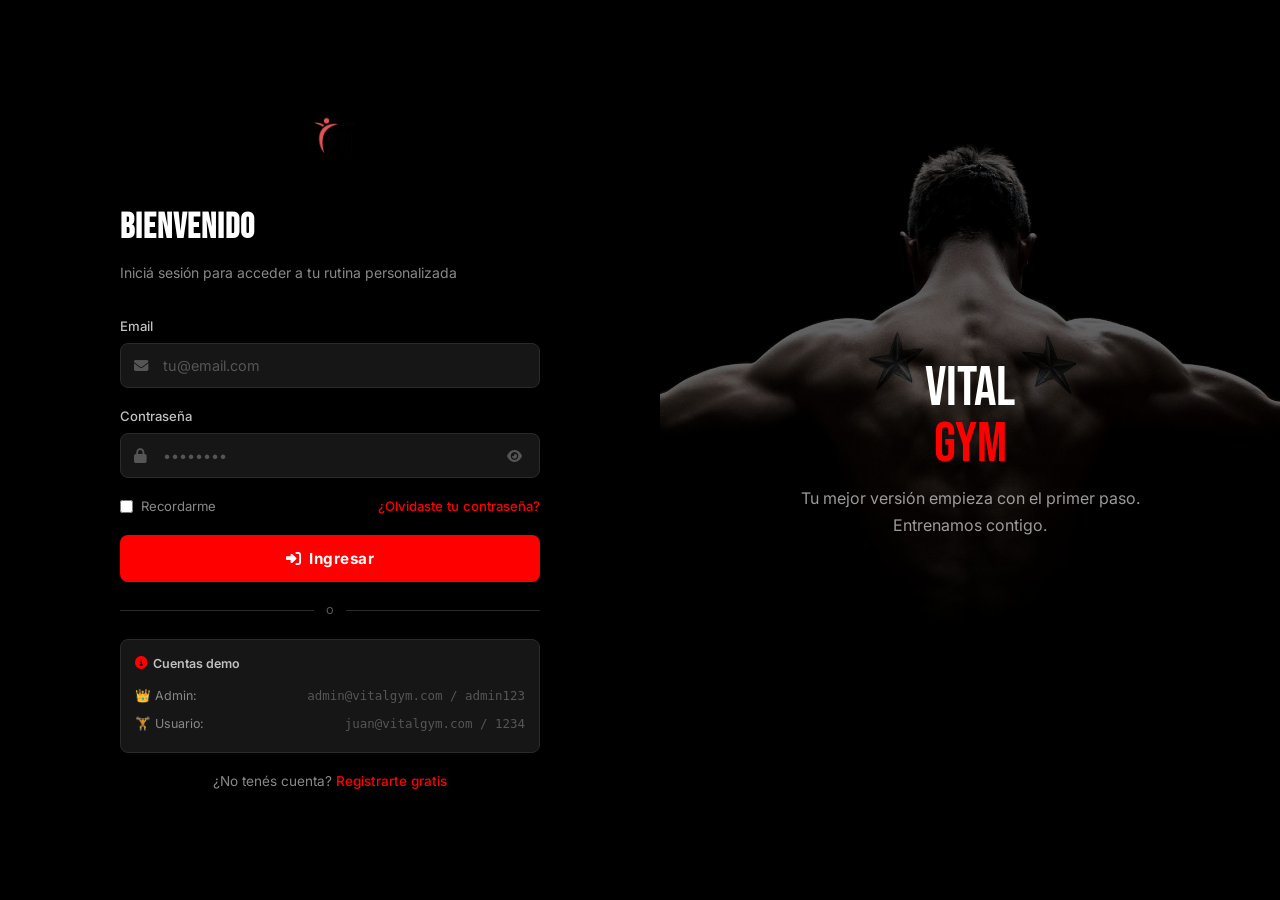
==== admin-ejercicios.html @ 229ed63f "v1" ====
<!DOCTYPE html>
<html lang="es">
<head>
  <meta charset="UTF-8">
  <meta name="viewport" content="width=device-width, initial-scale=1.0">
  <title>Ejercicios – Vital Gym Admin</title>
  <link rel="stylesheet" href="app.css">
  <link rel="stylesheet" href="https://cdnjs.cloudflare.com/ajax/libs/font-awesome/6.5.0/css/all.min.css">
</head>
<body>
<div class="app-container">
  <aside class="sidebar" id="sidebar">
    <div class="sidebar-brand"><img src="img/transparent-Photoroom.png" alt="Vital Gym"></div>
    <nav class="sidebar-nav">
      <div class="nav-section-label">Admin</div>
      <a href="dashboard-admin.html" class="nav-item"><i class="fas fa-th-large"></i><span>Dashboard</span></a>
      <a href="admin-usuarios.html" class="nav-item"><i class="fas fa-users"></i><span>Usuarios</span></a>
      <a href="admin-rutinas.html" class="nav-item"><i class="fas fa-calendar-alt"></i><span>Rutinas</span></a>
      <a href="admin-ejercicios.html" class="nav-item active"><i class="fas fa-dumbbell"></i><span>Ejercicios</span></a>
    </nav>
    <div class="sidebar-footer">
      <div class="sidebar-user" id="sidebarUser"></div>
      <button class="btn-logout" onclick="VG.logout()"><i class="fas fa-sign-out-alt"></i><span>Cerrar sesión</span></button>
    </div>
  </aside>
  <div class="sidebar-overlay" id="sidebarOverlay" onclick="closeSidebar()"></div>

  <main class="main-content">
    <header class="topbar">
      <div style="display:flex;align-items:center;gap:12px">
        <button class="hamburger" onclick="openSidebar()"><i class="fas fa-bars"></i></button>
        <span class="topbar-title">EJERCICIOS</span>
      </div>
      <div class="topbar-right">
        <div class="topbar-avatar" id="topbarAvatar">A</div>
      </div>
    </header>

    <div class="page-body">

      <div class="section-gap fade-in" style="display:flex;align-items:center;justify-content:space-between;flex-wrap:wrap;gap:12px">
        <div>
          <h2 style="font-family:var(--font-head);font-size:2rem;color:var(--text-1);letter-spacing:1px">BASE DE EJERCICIOS</h2>
          <p style="color:var(--text-3);font-size:0.85rem;margin-top:4px" id="exCount"></p>
        </div>
        <button class="btn btn-primary" onclick="openModal()"><i class="fas fa-plus"></i> Nuevo ejercicio</button>
      </div>

      <!-- FILTERS -->
      <div class="card section-gap fade-in" style="padding:16px">
        <div style="display:flex;gap:12px;flex-wrap:wrap;align-items:center">
          <div class="search-bar" style="flex:1;min-width:200px">
            <i class="fas fa-search"></i>
            <input type="text" class="search-input" style="width:100%" placeholder="Buscar ejercicio..." oninput="filterExercises()" id="searchInput">
          </div>
          <select class="form-select" style="width:180px" onchange="filterExercises()" id="muscleFilter">
            <option value="">Todos los músculos</option>
          </select>
          <select class="form-select" style="width:160px" onchange="filterExercises()" id="equipFilter">
            <option value="">Todo el equipo</option>
          </select>
        </div>
      </div>

      <!-- MUSCLE GROUP CHIPS -->
      <div style="display:flex;gap:8px;flex-wrap:wrap;margin-bottom:20px" id="muscleChips"></div>

      <!-- TABLE -->
      <div class="card fade-in">
        <div class="table-wrapper">
          <table>
            <thead><tr>
              <th>Ejercicio</th><th>Grupo muscular</th><th>Equipo</th><th>Video</th><th>Acciones</th>
            </tr></thead>
            <tbody id="exTable"></tbody>
          </table>
        </div>
        <div id="emptyEx" style="display:none" class="empty-state">
          <i class="fas fa-dumbbell"></i><h3>Sin resultados</h3><p>No se encontraron ejercicios con esos criterios.</p>
        </div>
      </div>
    </div>
  </main>

  <nav class="bottom-nav">
    <div class="bottom-nav-inner">
      <a href="dashboard-admin.html" class="bottom-nav-item"><i class="fas fa-th-large"></i><span>Panel</span></a>
      <a href="admin-usuarios.html" class="bottom-nav-item"><i class="fas fa-users"></i><span>Usuarios</span></a>
      <a href="admin-rutinas.html" class="bottom-nav-item"><i class="fas fa-calendar-alt"></i><span>Rutinas</span></a>
      <a href="admin-ejercicios.html" class="bottom-nav-item active"><i class="fas fa-dumbbell"></i><span>Ejercicios</span></a>
    </div>
  </nav>
</div>

<!-- CREATE/EDIT MODAL -->
<div class="modal-overlay" id="exModal">
  <div class="modal">
    <div class="modal-header">
      <div class="modal-title" id="modalTitle">Nuevo ejercicio</div>
      <button class="modal-close" onclick="closeModal()"><i class="fas fa-times"></i></button>
    </div>
    <div class="modal-body">
      <div style="display:flex;flex-direction:column;gap:16px">
        <div class="form-group">
          <label class="form-label">Nombre del ejercicio *</label>
          <input type="text" id="eName" class="form-input" placeholder="Ej: Press de banca con barra">
        </div>
        <div class="form-row">
          <div class="form-group">
            <label class="form-label">Grupo muscular *</label>
            <select id="eMuscle" class="form-select">
              <option value="">Seleccionar</option>
            </select>
          </div>
          <div class="form-group">
            <label class="form-label">Equipo requerido</label>
            <input type="text" id="eEquipment" class="form-input" placeholder="Ej: Barra, Mancuernas, Máquina">
          </div>
        </div>
        <div class="form-group">
          <label class="form-label">URL del video (YouTube)</label>
          <input type="url" id="eVideo" class="form-input" placeholder="https://www.youtube.com/watch?v=...">
        </div>
        <div class="form-group">
          <label class="form-label">Descripción</label>
          <textarea id="eDesc" class="form-textarea" placeholder="Descripción del ejercicio y cómo realizarlo correctamente..." rows="3"></textarea>
        </div>
        <div id="modalError" class="alert alert-error" style="display:none"></div>
      </div>
    </div>
    <div class="modal-footer">
      <button class="btn btn-outline" onclick="closeModal()">Cancelar</button>
      <button class="btn btn-primary" onclick="saveExercise()"><i class="fas fa-save"></i> Guardar</button>
    </div>
  </div>
</div>

<!-- VIDEO PREVIEW MODAL -->
<div class="modal-overlay" id="videoModal">
  <div class="modal modal-lg">
    <div class="modal-header">
      <div class="modal-title" id="videoTitle">Vista previa</div>
      <button class="modal-close" onclick="closeVideo()"><i class="fas fa-times"></i></button>
    </div>
    <div class="modal-body" style="padding:0">
      <div style="position:relative;background:#000;aspect-ratio:16/9;overflow:hidden">

        <!-- Estado 1: Cargando -->
        <div id="vidLoading" style="position:absolute;inset:0;display:flex;align-items:center;justify-content:center;z-index:3;background:#000">
          <i class="fas fa-spinner fa-spin" style="color:#FF0000;font-size:2.2rem"></i>
        </div>

        <!-- Estado 2: Iframe (video embebible) -->
        <iframe id="videoFrame"
          style="position:absolute;inset:0;width:100%;height:100%;border:none;display:none;z-index:2"
          src="" allowfullscreen allow="autoplay; encrypted-media"></iframe>

        <!-- Estado 3: Fallback (embedding bloqueado) -->
        <div id="vidFallback" onclick="openVideoCurrent()"
          style="position:absolute;inset:0;display:none;flex-direction:column;align-items:center;justify-content:center;cursor:pointer;z-index:2">
          <img id="videoThumb" src="" alt=""
            style="position:absolute;inset:0;width:100%;height:100%;object-fit:cover;opacity:0.55">
          <div style="position:relative;z-index:1;text-align:center;padding:20px">
            <div style="background:rgba(0,0,0,0.7);border-radius:50%;width:68px;height:68px;display:flex;align-items:center;justify-content:center;margin:0 auto 14px">
              <i class="fab fa-youtube" style="color:#FF0000;font-size:2rem"></i>
            </div>
            <div style="background:rgba(0,0,0,0.75);color:#fff;padding:8px 18px;border-radius:8px;font-size:0.82rem;line-height:1.5">
              Este video no permite reproducción aquí.<br>
              <strong>Tocá para abrirlo en YouTube ↗</strong>
            </div>
          </div>
        </div>
      </div>

      <!-- Footer -->
      <div style="padding:12px 20px;display:flex;align-items:center;justify-content:space-between;gap:12px;flex-wrap:wrap;background:var(--bg-2)">
        <div>
          <div style="font-weight:600;color:var(--text-1);font-size:0.9rem" id="videoExName"></div>
          <div style="font-size:0.78rem;color:var(--text-3);margin-top:2px" id="videoExDesc"></div>
        </div>
        <a id="videoYtLink" href="#" target="_blank" rel="noopener noreferrer"
          class="btn btn-sm" style="background:var(--danger-bg);color:#FF0000;border:none;flex-shrink:0;gap:6px">
          <i class="fab fa-youtube"></i> Abrir en YouTube
        </a>
      </div>
    </div>
  </div>
</div>

<!-- EDIT VIDEO MODAL -->
<div class="modal-overlay" id="videoEditModal">
  <div class="modal">
    <div class="modal-header">
      <div class="modal-title"><i class="fab fa-youtube" style="color:var(--primary)"></i> Editar video</div>
      <button class="modal-close" onclick="closeVideoEdit()"><i class="fas fa-times"></i></button>
    </div>
    <div class="modal-body">
      <p style="font-size:0.82rem;color:var(--text-3);margin-bottom:16px">
        Ejercicio: <strong style="color:var(--text-1)" id="veExName"></strong>
      </p>
      <div class="form-group" style="margin-bottom:14px">
        <label class="form-label">URL del video (YouTube)</label>
        <input type="url" id="veUrl" class="form-input"
          placeholder="https://www.youtube.com/watch?v=... o https://youtube.com/shorts/...">
        <p style="font-size:0.75rem;color:var(--text-4);margin-top:6px">
          Soporta videos normales, Shorts y links cortos de YouTube.
        </p>
      </div>
      <!-- INLINE PREVIEW -->
      <div id="vePreviewWrap" style="display:none;border-radius:8px;overflow:hidden;border:1px solid var(--border)">
        <div style="position:relative;padding-bottom:56.25%;height:0;overflow:hidden">
          <iframe id="veFrame" style="position:absolute;top:0;left:0;width:100%;height:100%;border:none" src="" allowfullscreen></iframe>
        </div>
      </div>
      <div id="veError" class="alert alert-error" style="display:none;margin-top:12px"></div>
    </div>
    <div class="modal-footer" style="justify-content:space-between">
      <button class="btn btn-ghost btn-sm" onclick="previewVideoEdit()">
        <i class="fas fa-eye"></i> Vista previa
      </button>
      <div style="display:flex;gap:10px">
        <button class="btn btn-outline" onclick="closeVideoEdit()">Cancelar</button>
        <button class="btn btn-primary" onclick="saveVideoUrl()"><i class="fas fa-save"></i> Guardar</button>
      </div>
    </div>
  </div>
</div>

<!-- CONFIRM DELETE -->
<div class="confirm-overlay" id="confirmDelete">
  <div class="confirm-box">
    <i class="fas fa-trash-alt"></i>
    <h3>Eliminar ejercicio</h3>
    <p>¿Estás seguro? Si este ejercicio está en rutinas activas podría afectarlas.</p>
    <div style="display:flex;gap:10px;justify-content:center">
      <button class="btn btn-outline" onclick="closeConfirm()">Cancelar</button>
      <button class="btn btn-danger" onclick="confirmDelete()">Eliminar</button>
    </div>
  </div>
</div>

<div class="toast" id="toast"><i class="fas fa-check-circle"></i><span id="toastMsg"></span></div>

<script src="app.js"></script>
<script>
let allExercises = [];
let editingId = null;
let deletingId = null;
let activeFilter = '';

document.addEventListener('DOMContentLoaded', () => {
  VG.init();
  VG.guard();
  VG.adminGuard();
  const u = VG.me();
  const initials = u.name.split(' ').map(w=>w[0]).join('').slice(0,2).toUpperCase();
  document.getElementById('topbarAvatar').textContent = initials;
  document.getElementById('sidebarUser').innerHTML = `
    <div class="sidebar-user-avatar">${initials}</div>
    <div class="sidebar-user-info"><div class="sidebar-user-name">${u.name}</div><div class="sidebar-user-role">Administrador</div></div>`;

  // Populate muscle selects
  const muscles = VG.muscleGroups();
  const muscleSelect = document.getElementById('eMuscle');
  const muscleFilter = document.getElementById('muscleFilter');
  muscles.forEach(m => {
    muscleSelect.innerHTML += `<option value="${m}">${m}</option>`;
    muscleFilter.innerHTML += `<option value="${m}">${m}</option>`;
  });

  // Muscle chips
  const chips = document.getElementById('muscleChips');
  chips.innerHTML = `<button class="badge badge-red" style="cursor:pointer;padding:6px 14px" onclick="setMuscleFilter('')">Todos</button>` +
    muscles.map(m => `<button class="badge badge-gray" style="cursor:pointer;padding:6px 14px" onclick="setMuscleFilter('${m}')">${m}</button>`).join('');

  // Populate equipment filter
  loadExercises();
});

function loadExercises() {
  allExercises = VG.exercises();
  document.getElementById('exCount').textContent = `${allExercises.length} ejercicios en la base de datos`;

  // Equipment filter
  const equipSet = new Set(allExercises.map(e=>e.equipment).filter(Boolean));
  const equipFilter = document.getElementById('equipFilter');
  equipFilter.innerHTML = '<option value="">Todo el equipo</option>';
  equipSet.forEach(eq => equipFilter.innerHTML += `<option value="${eq}">${eq}</option>`);

  filterExercises();
}

function setMuscleFilter(muscle) {
  activeFilter = muscle;
  document.getElementById('muscleFilter').value = muscle;
  filterExercises();
  // Update chip styles
  document.querySelectorAll('#muscleChips button').forEach(b => {
    b.className = b.textContent.trim() === (muscle||'Todos') ? 'badge badge-red' : 'badge badge-gray';
    b.style.cssText = 'cursor:pointer;padding:6px 14px';
  });
}

function filterExercises() {
  const q = document.getElementById('searchInput').value.toLowerCase();
  const muscle = document.getElementById('muscleFilter').value;
  const equip = document.getElementById('equipFilter').value;
  const filtered = allExercises.filter(e => {
    const matchQ = !q || e.name.toLowerCase().includes(q) || (e.description||'').toLowerCase().includes(q);
    const matchM = !muscle || e.muscleGroup === muscle;
    const matchE = !equip || e.equipment === equip;
    return matchQ && matchM && matchE;
  });
  renderTable(filtered);
}

const muscleColors = {
  Pecho:'badge-red', Espalda:'badge-blue', Piernas:'badge-green',
  Hombros:'badge-yellow', Bíceps:'badge-blue', Tríceps:'badge-red',
  Abdomen:'badge-green', Cardio:'badge-yellow', Glúteos:'badge-green'
};

function renderTable(exercises) {
  const tbody = document.getElementById('exTable');
  tbody.innerHTML = '';
  document.getElementById('emptyEx').style.display = exercises.length ? 'none' : 'block';
  exercises.forEach(e => {
    const hasVideo = !!VG.embedUrl(e.videoUrl);
    const tr = document.createElement('tr');
    tr.innerHTML = `
      <td>
        <div class="table-name">${e.name}</div>
        ${e.description ? `<div style="font-size:0.75rem;color:var(--text-4);margin-top:2px;max-width:280px;overflow:hidden;text-overflow:ellipsis;white-space:nowrap">${e.description}</div>` : ''}
      </td>
      <td><span class="badge ${muscleColors[e.muscleGroup]||'badge-gray'}">${e.muscleGroup||'—'}</span></td>
      <td style="font-size:0.82rem;color:var(--text-3)">${e.equipment||'—'}</td>
      <td>
        <div style="display:flex;align-items:center;gap:6px">
          ${hasVideo
            ? `<button class="btn btn-sm" style="background:var(--danger-bg);border:none;color:var(--primary);gap:6px" onclick="previewVideo('${e.id}')"><i class="fab fa-youtube"></i> Ver</button>`
            : `<span style="font-size:0.78rem;color:var(--text-4)">Sin video</span>`}
          <button class="btn btn-icon btn-ghost btn-sm" title="Editar link de video" onclick="openVideoEdit('${e.id}')">
            <i class="fas fa-link" style="font-size:0.75rem"></i>
          </button>
        </div>
      </td>
      <td><div class="table-actions">
        <button class="btn btn-icon btn-ghost btn-sm" title="Editar" onclick="openEditModal('${e.id}')"><i class="fas fa-edit"></i></button>
        <button class="btn btn-icon btn-sm" style="background:var(--danger-bg);color:var(--danger);border:none" title="Eliminar" onclick="openDelete('${e.id}')"><i class="fas fa-trash-alt"></i></button>
      </div></td>`;
    tbody.appendChild(tr);
  });
}

function openModal() {
  editingId = null;
  document.getElementById('modalTitle').textContent = 'Nuevo ejercicio';
  document.getElementById('eName').value = '';
  document.getElementById('eMuscle').value = '';
  document.getElementById('eEquipment').value = '';
  document.getElementById('eVideo').value = '';
  document.getElementById('eDesc').value = '';
  document.getElementById('modalError').style.display = 'none';
  document.getElementById('exModal').classList.add('open');
}

function openEditModal(id) {
  const e = VG.getExercise(id);
  if (!e) return;
  editingId = id;
  document.getElementById('modalTitle').textContent = 'Editar ejercicio';
  document.getElementById('eName').value = e.name || '';
  document.getElementById('eMuscle').value = e.muscleGroup || '';
  document.getElementById('eEquipment').value = e.equipment || '';
  document.getElementById('eVideo').value = e.videoUrl || '';
  document.getElementById('eDesc').value = e.description || '';
  document.getElementById('modalError').style.display = 'none';
  document.getElementById('exModal').classList.add('open');
}

function closeModal() { document.getElementById('exModal').classList.remove('open'); }

function saveExercise() {
  const name = document.getElementById('eName').value.trim();
  const muscle = document.getElementById('eMuscle').value;
  if (!name || !muscle) return showModalError('Nombre y grupo muscular son obligatorios.');
  const data = {
    name, muscleGroup: muscle,
    equipment: document.getElementById('eEquipment').value.trim() || null,
    videoUrl: document.getElementById('eVideo').value.trim() || null,
    description: document.getElementById('eDesc').value.trim() || null,
  };
  if (editingId) {
    VG.updateExercise(editingId, data);
    showToast('Ejercicio actualizado.');
  } else {
    VG.addExercise(data);
    showToast('Ejercicio agregado a la base de datos.');
  }
  closeModal();
  loadExercises();
}

function showModalError(msg) {
  const el = document.getElementById('modalError');
  el.innerHTML = `<i class="fas fa-exclamation-circle"></i> ${msg}`;
  el.style.display = 'flex';
}

let videoEditId = null;

function openVideoEdit(id) {
  const e = VG.getExercise(id);
  if (!e) return;
  videoEditId = id;
  document.getElementById('veExName').textContent = e.name;
  document.getElementById('veUrl').value = e.videoUrl || '';
  document.getElementById('vePreviewWrap').style.display = 'none';
  document.getElementById('veFrame').src = '';
  document.getElementById('veError').style.display = 'none';
  document.getElementById('videoEditModal').classList.add('open');
}

function previewVideoEdit() {
  const url = document.getElementById('veUrl').value.trim();
  const thumb = VG.thumbnailUrl(url);
  const watchUrl = VG.youtubeWatchUrl(url);
  const errEl = document.getElementById('veError');
  if (!thumb) {
    errEl.innerHTML = '<i class="fas fa-exclamation-circle"></i> URL de YouTube no reconocida. Usá el formato watch?v=, /shorts/ o youtu.be/.';
    errEl.style.display = 'flex';
    document.getElementById('vePreviewWrap').style.display = 'none';
    return;
  }
  errEl.style.display = 'none';
  document.getElementById('vePreviewWrap').style.display = 'block';
  document.getElementById('vePreviewWrap').innerHTML = `
    <div style="position:relative;cursor:pointer;background:#000;border-radius:8px;overflow:hidden"
         onclick="window.open('${watchUrl}','_blank','noopener,noreferrer')">
      <img src="${thumb}" alt="Vista previa"
        style="width:100%;display:block;aspect-ratio:16/9;object-fit:cover;opacity:0.85">
      <div style="position:absolute;inset:0;display:flex;align-items:center;justify-content:center;pointer-events:none">
        <div style="background:rgba(0,0,0,0.6);border-radius:50%;width:60px;height:60px;display:flex;align-items:center;justify-content:center;border:2px solid rgba(255,255,255,0.3)">
          <i class="fab fa-youtube" style="color:#FF0000;font-size:1.6rem"></i>
        </div>
      </div>
      <div style="position:absolute;bottom:8px;left:0;right:0;text-align:center;pointer-events:none">
        <span style="background:rgba(0,0,0,0.7);color:#fff;font-size:0.72rem;padding:3px 10px;border-radius:4px">
          Clic para abrir en YouTube
        </span>
      </div>
    </div>`;
}

function saveVideoUrl() {
  const url = document.getElementById('veUrl').value.trim();
  const errEl = document.getElementById('veError');
  if (url && !VG.embedUrl(url)) {
    errEl.innerHTML = '<i class="fas fa-exclamation-circle"></i> URL de YouTube no reconocida.';
    errEl.style.display = 'flex';
    return;
  }
  VG.updateExercise(videoEditId, { videoUrl: url || null });
  closeVideoEdit();
  loadExercises();
  showToast(url ? 'Video actualizado correctamente.' : 'Video eliminado del ejercicio.');
}

function closeVideoEdit() {
  document.getElementById('videoEditModal').classList.remove('open');
  document.getElementById('veFrame').src = '';
  videoEditId = null;
}

let currentVideoUrl = null;
let ytMsgHandler = null;
let ytLoadTimeout = null;

function previewVideo(id) {
  const e = VG.getExercise(id);
  if (!e) return;

  const vid = VG.youtubeId(e.videoUrl);
  currentVideoUrl = VG.youtubeWatchUrl(e.videoUrl);

  document.getElementById('videoTitle').textContent = e.name;
  document.getElementById('videoExName').textContent = e.name;
  document.getElementById('videoExDesc').textContent = e.description || '';
  document.getElementById('videoThumb').src = VG.thumbnailUrl(e.videoUrl) || '';
  document.getElementById('videoYtLink').href = currentVideoUrl || '#';

  setVideoState('loading');

  if (vid) {
    const frame = document.getElementById('videoFrame');
    frame.src = `https://www.youtube-nocookie.com/embed/${vid}?enablejsapi=1&rel=0&playsinline=1`;

    if (ytMsgHandler) window.removeEventListener('message', ytMsgHandler);
    clearTimeout(ytLoadTimeout);

    ytMsgHandler = (evt) => {
      if (!String(evt.origin).includes('youtube')) return;
      try {
        const data = JSON.parse(evt.data);
        if (data.event === 'onError' && [100, 101, 150, 151, 153].includes(data.info)) {
          setVideoState('fallback');
        } else if (data.event === 'onReady') {
          setVideoState('player');
        }
      } catch { /* otro origen */ }
    };
    window.addEventListener('message', ytMsgHandler);
    ytLoadTimeout = setTimeout(() => setVideoState('fallback'), 7000);
  } else {
    setVideoState('fallback');
  }

  document.getElementById('videoModal').classList.add('open');
}

function setVideoState(state) {
  clearTimeout(ytLoadTimeout);
  document.getElementById('vidLoading').style.display  = state === 'loading'  ? 'flex'  : 'none';
  document.getElementById('videoFrame').style.display  = state === 'player'   ? 'block' : 'none';
  document.getElementById('vidFallback').style.display = state === 'fallback' ? 'flex'  : 'none';
}

function openVideoCurrent() {
  if (currentVideoUrl) window.open(currentVideoUrl, '_blank', 'noopener,noreferrer');
}

function closeVideo() {
  document.getElementById('videoModal').classList.remove('open');
  clearTimeout(ytLoadTimeout);
  if (ytMsgHandler) { window.removeEventListener('message', ytMsgHandler); ytMsgHandler = null; }
  document.getElementById('videoFrame').src = '';
  currentVideoUrl = null;
}

function openDelete(id) { deletingId = id; document.getElementById('confirmDelete').classList.add('open'); }
function closeConfirm() { document.getElementById('confirmDelete').classList.remove('open'); }
function confirmDelete() {
  if (!deletingId) return;
  VG.deleteExercise(deletingId);
  closeConfirm();
  loadExercises();
  showToast('Ejercicio eliminado.');
}

function showToast(msg) {
  const t = document.getElementById('toast');
  document.getElementById('toastMsg').textContent = msg;
  t.classList.add('show', 'success');
  setTimeout(() => t.classList.remove('show'), 3000);
}
function openSidebar(){document.getElementById('sidebar').classList.add('open');document.getElementById('sidebarOverlay').classList.add('open');}
function closeSidebar(){document.getElementById('sidebar').classList.remove('open');document.getElementById('sidebarOverlay').classList.remove('open');}
</script>
</body>
</html>
---- app.css ----
/* =====================================================
   VITAL GYM — App Shell Styles
   ===================================================== */
@import url('https://fonts.googleapis.com/css2?family=Bebas+Neue&family=Inter:wght@300;400;500;600;700;800&display=swap');

:root {
  --primary: #FF0000;
  --primary-dark: #cc0000;
  --primary-glow: rgba(255, 0, 0, 0.12);
  --primary-glow-strong: rgba(255, 0, 0, 0.25);
  --bg-0: #000000;
  --bg-1: #0d0d0d;
  --bg-2: #161616;
  --bg-3: #1e1e1e;
  --bg-4: #262626;
  --border: #2a2a2a;
  --border-light: #333333;
  --text-1: #ffffff;
  --text-2: #c0c0c0;
  --text-3: #888888;
  --text-4: #555555;
  --success: #22c55e;
  --success-bg: rgba(34,197,94,0.1);
  --warning: #f59e0b;
  --warning-bg: rgba(245,158,11,0.1);
  --danger: #ef4444;
  --danger-bg: rgba(239,68,68,0.1);
  --info: #3b82f6;
  --info-bg: rgba(59,130,246,0.1);
  --sidebar-w: 240px;
  --topbar-h: 64px;
  --radius-sm: 8px;
  --radius: 12px;
  --radius-lg: 16px;
  --shadow: 0 4px 24px rgba(0,0,0,0.4);
  --shadow-glow: 0 4px 24px rgba(255,0,0,0.15);
  --font-head: 'Bebas Neue', 'Arial Black', sans-serif;
  --font-body: 'Inter', 'Arial', sans-serif;
  --transition: 0.2s ease;
}

/* ─── RESET ─── */
*, *::before, *::after { box-sizing: border-box; margin: 0; padding: 0; }
html { scroll-behavior: smooth; }
body { font-family: var(--font-body); background: var(--bg-1); color: var(--text-2); line-height: 1.6; min-height: 100vh; }
a { text-decoration: none; color: inherit; }
button { cursor: pointer; font-family: inherit; }
input, select, textarea { font-family: inherit; }
img { max-width: 100%; }
ul { list-style: none; }

/* ─── SCROLLBAR ─── */
::-webkit-scrollbar { width: 6px; height: 6px; }
::-webkit-scrollbar-track { background: var(--bg-2); }
::-webkit-scrollbar-thumb { background: var(--border-light); border-radius: 3px; }
::-webkit-scrollbar-thumb:hover { background: var(--text-4); }

/* ─── APP LAYOUT ─── */
.app-container { display: flex; min-height: 100vh; }

.sidebar {
  width: var(--sidebar-w);
  background: var(--bg-0);
  border-right: 1px solid var(--border);
  position: fixed;
  top: 0; left: 0; bottom: 0;
  display: flex; flex-direction: column;
  z-index: 100;
  transition: transform var(--transition);
}
.sidebar-brand {
  padding: 20px 20px 16px;
  border-bottom: 1px solid var(--border);
  display: flex; align-items: center; gap: 10px;
}
.sidebar-brand img { height: 44px; width: auto; object-fit: contain; }
.sidebar-brand-text { font-family: var(--font-head); font-size: 1.4rem; color: var(--primary); letter-spacing: 1px; }
.sidebar-nav { flex: 1; padding: 16px 0; overflow-y: auto; }
.nav-item {
  display: flex; align-items: center; gap: 12px;
  padding: 12px 20px;
  color: var(--text-3);
  font-size: 0.88rem; font-weight: 500;
  border-left: 3px solid transparent;
  transition: all var(--transition);
  position: relative;
}
.nav-item:hover { color: var(--text-1); background: var(--bg-2); border-left-color: var(--border-light); }
.nav-item.active { color: var(--primary); background: var(--primary-glow); border-left-color: var(--primary); }
.nav-item i { width: 18px; text-align: center; font-size: 0.95rem; }
.nav-divider { height: 1px; background: var(--border); margin: 8px 16px; }
.nav-section-label { font-size: 0.7rem; text-transform: uppercase; letter-spacing: 1.5px; color: var(--text-4); padding: 8px 20px 4px; }
.sidebar-footer {
  padding: 16px;
  border-top: 1px solid var(--border);
}
.sidebar-user {
  display: flex; align-items: center; gap: 10px;
  padding: 10px; border-radius: var(--radius-sm);
  background: var(--bg-2);
  margin-bottom: 10px;
}
.sidebar-user-avatar {
  width: 36px; height: 36px; border-radius: 50%;
  background: var(--primary); display: flex; align-items: center; justify-content: center;
  font-weight: 700; font-size: 0.85rem; color: #fff; flex-shrink: 0;
}
.sidebar-user-info { overflow: hidden; }
.sidebar-user-name { font-size: 0.82rem; font-weight: 600; color: var(--text-1); white-space: nowrap; overflow: hidden; text-overflow: ellipsis; }
.sidebar-user-role { font-size: 0.72rem; color: var(--text-4); }
.btn-logout {
  display: flex; align-items: center; gap: 8px;
  width: 100%; padding: 9px 12px;
  background: transparent; border: 1px solid var(--border);
  border-radius: var(--radius-sm); color: var(--text-3);
  font-size: 0.82rem; transition: all var(--transition);
}
.btn-logout:hover { background: var(--danger-bg); border-color: var(--danger); color: var(--danger); }

/* ─── MAIN CONTENT ─── */
.main-content { margin-left: var(--sidebar-w); flex: 1; min-height: 100vh; display: flex; flex-direction: column; }
.topbar {
  height: var(--topbar-h); background: var(--bg-0);
  border-bottom: 1px solid var(--border);
  display: flex; align-items: center; justify-content: space-between;
  padding: 0 28px; position: sticky; top: 0; z-index: 50;
}
.topbar-title { font-family: var(--font-head); font-size: 1.5rem; color: var(--text-1); letter-spacing: 1px; }
.topbar-right { display: flex; align-items: center; gap: 12px; }
.topbar-avatar {
  width: 36px; height: 36px; border-radius: 50%;
  background: var(--primary); display: flex; align-items: center; justify-content: center;
  font-weight: 700; font-size: 0.85rem; color: #fff; cursor: pointer;
}
.page-body { padding: 28px; flex: 1; }

/* ─── HAMBURGER (mobile) ─── */
.hamburger {
  display: none; background: none; border: none; color: var(--text-1);
  font-size: 1.3rem; padding: 6px;
}
.sidebar-overlay {
  display: none; position: fixed; inset: 0;
  background: rgba(0,0,0,0.6); z-index: 99;
}

/* ─── BOTTOM NAV (mobile) ─── */
.bottom-nav {
  display: none; position: fixed; bottom: 0; left: 0; right: 0;
  background: var(--bg-0); border-top: 1px solid var(--border);
  z-index: 100; padding: 8px 0 env(safe-area-inset-bottom, 8px);
}
.bottom-nav-inner { display: flex; justify-content: space-around; }
.bottom-nav-item {
  display: flex; flex-direction: column; align-items: center; gap: 3px;
  padding: 4px 12px; color: var(--text-4); font-size: 0.68rem;
  background: none; border: none; transition: color var(--transition);
}
.bottom-nav-item i { font-size: 1.1rem; }
.bottom-nav-item.active { color: var(--primary); }
.bottom-nav-item:hover { color: var(--text-2); }

/* ─── CARDS ─── */
.card {
  background: var(--bg-2); border: 1px solid var(--border);
  border-radius: var(--radius); padding: 24px;
}
.card-title { font-family: var(--font-head); font-size: 1.1rem; color: var(--text-1); letter-spacing: 0.5px; margin-bottom: 4px; }
.card-subtitle { font-size: 0.8rem; color: var(--text-3); margin-bottom: 16px; }
.card-header { display: flex; align-items: center; justify-content: space-between; margin-bottom: 20px; }
.card-header-title { font-family: var(--font-head); font-size: 1.15rem; color: var(--text-1); letter-spacing: 0.5px; }

/* Stat cards */
.stat-card {
  background: var(--bg-2); border: 1px solid var(--border);
  border-radius: var(--radius); padding: 20px;
  position: relative; overflow: hidden;
  transition: transform var(--transition), border-color var(--transition);
}
.stat-card:hover { transform: translateY(-2px); border-color: var(--primary); }
.stat-card-accent { position: absolute; top: 0; right: 0; width: 4px; height: 100%; background: var(--primary); }
.stat-card-icon { font-size: 1.4rem; color: var(--primary); margin-bottom: 10px; }
.stat-card-value { font-family: var(--font-head); font-size: 2.2rem; color: var(--text-1); line-height: 1; margin-bottom: 4px; }
.stat-card-label { font-size: 0.78rem; color: var(--text-3); text-transform: uppercase; letter-spacing: 0.8px; }

/* ─── GRID UTILS ─── */
.grid-2 { display: grid; grid-template-columns: repeat(2, 1fr); gap: 20px; }
.grid-3 { display: grid; grid-template-columns: repeat(3, 1fr); gap: 20px; }
.grid-4 { display: grid; grid-template-columns: repeat(4, 1fr); gap: 20px; }
.grid-auto { display: grid; grid-template-columns: repeat(auto-fill, minmax(260px, 1fr)); gap: 20px; }
.flex { display: flex; }
.flex-col { flex-direction: column; }
.items-center { align-items: center; }
.justify-between { justify-content: space-between; }
.gap-4 { gap: 4px; } .gap-8 { gap: 8px; } .gap-12 { gap: 12px; }
.gap-16 { gap: 16px; } .gap-20 { gap: 20px; } .gap-24 { gap: 24px; }

/* ─── BADGES ─── */
.badge {
  display: inline-flex; align-items: center; gap: 4px;
  padding: 3px 10px; border-radius: 20px; font-size: 0.72rem; font-weight: 600; text-transform: uppercase; letter-spacing: 0.5px;
}
.badge-red { background: var(--primary-glow-strong); color: var(--primary); }
.badge-green { background: var(--success-bg); color: var(--success); }
.badge-yellow { background: var(--warning-bg); color: var(--warning); }
.badge-blue { background: var(--info-bg); color: var(--info); }
.badge-gray { background: var(--bg-4); color: var(--text-3); }

/* ─── BUTTONS ─── */
.btn {
  display: inline-flex; align-items: center; justify-content: center; gap: 8px;
  padding: 10px 20px; border-radius: var(--radius-sm); border: none;
  font-size: 0.875rem; font-weight: 600; letter-spacing: 0.3px;
  cursor: pointer; transition: all var(--transition); white-space: nowrap;
}
.btn-sm { padding: 7px 14px; font-size: 0.8rem; }
.btn-lg { padding: 14px 28px; font-size: 0.95rem; }
.btn-block { width: 100%; }
.btn-primary { background: var(--primary); color: #fff; }
.btn-primary:hover { background: var(--primary-dark); box-shadow: var(--shadow-glow); }
.btn-outline { background: transparent; border: 1px solid var(--border-light); color: var(--text-2); }
.btn-outline:hover { border-color: var(--primary); color: var(--primary); }
.btn-outline-red { background: transparent; border: 1px solid var(--primary); color: var(--primary); }
.btn-outline-red:hover { background: var(--primary); color: #fff; }
.btn-ghost { background: transparent; color: var(--text-3); border: none; }
.btn-ghost:hover { color: var(--text-1); background: var(--bg-3); }
.btn-danger { background: var(--danger); color: #fff; }
.btn-danger:hover { background: #dc2626; }
.btn-success { background: var(--success); color: #fff; }
.btn-icon { padding: 8px; border-radius: var(--radius-sm); aspect-ratio: 1; }

/* ─── FORMS ─── */
.form-group { display: flex; flex-direction: column; gap: 6px; }
.form-label { font-size: 0.82rem; font-weight: 500; color: var(--text-2); }
.form-input, .form-select, .form-textarea {
  background: var(--bg-3); border: 1px solid var(--border);
  border-radius: var(--radius-sm); color: var(--text-1);
  padding: 10px 14px; font-size: 0.875rem; width: 100%;
  transition: border-color var(--transition);
  outline: none;
}
.form-input::placeholder { color: var(--text-4); }
.form-input:focus, .form-select:focus, .form-textarea:focus { border-color: var(--primary); box-shadow: 0 0 0 3px var(--primary-glow); }
.form-select option { background: var(--bg-3); }
.form-textarea { resize: vertical; min-height: 80px; }
.form-row { display: grid; grid-template-columns: 1fr 1fr; gap: 16px; }
.form-error { font-size: 0.78rem; color: var(--danger); display: none; }
.form-error.visible { display: block; }

/* ─── TABLE ─── */
.table-wrapper { overflow-x: auto; border-radius: var(--radius); border: 1px solid var(--border); }
table { width: 100%; border-collapse: collapse; font-size: 0.875rem; }
thead th { background: var(--bg-3); color: var(--text-3); font-size: 0.72rem; font-weight: 600; text-transform: uppercase; letter-spacing: 0.8px; padding: 12px 16px; text-align: left; border-bottom: 1px solid var(--border); }
tbody td { padding: 14px 16px; border-bottom: 1px solid var(--border); color: var(--text-2); vertical-align: middle; }
tbody tr:last-child td { border-bottom: none; }
tbody tr:hover td { background: var(--bg-3); }
.table-name { color: var(--text-1); font-weight: 500; }
.table-actions { display: flex; gap: 8px; }

/* ─── SEARCH ─── */
.search-bar {
  position: relative; display: flex; align-items: center;
}
.search-bar i { position: absolute; left: 12px; color: var(--text-4); font-size: 0.9rem; }
.search-input {
  background: var(--bg-3); border: 1px solid var(--border);
  border-radius: var(--radius-sm); color: var(--text-1);
  padding: 9px 14px 9px 36px; font-size: 0.875rem;
  outline: none; transition: border-color var(--transition);
  width: 260px;
}
.search-input:focus { border-color: var(--primary); }
.search-input::placeholder { color: var(--text-4); }

/* ─── MODAL ─── */
.modal-overlay {
  position: fixed; inset: 0; background: rgba(0,0,0,0.75);
  z-index: 200; display: flex; align-items: center; justify-content: center;
  padding: 20px; opacity: 0; pointer-events: none; transition: opacity var(--transition);
}
.modal-overlay.open { opacity: 1; pointer-events: all; }
.modal {
  background: var(--bg-2); border: 1px solid var(--border);
  border-radius: var(--radius-lg); width: 100%; max-width: 520px;
  max-height: 90vh; overflow-y: auto;
  transform: scale(0.96); transition: transform var(--transition);
}
.modal-overlay.open .modal { transform: scale(1); }
.modal-lg { max-width: 720px; }
.modal-header {
  display: flex; align-items: center; justify-content: space-between;
  padding: 20px 24px; border-bottom: 1px solid var(--border);
}
.modal-title { font-family: var(--font-head); font-size: 1.2rem; color: var(--text-1); letter-spacing: 0.5px; }
.modal-close { background: none; border: none; color: var(--text-3); font-size: 1.2rem; padding: 4px; transition: color var(--transition); }
.modal-close:hover { color: var(--text-1); }
.modal-body { padding: 24px; }
.modal-footer { padding: 16px 24px; border-top: 1px solid var(--border); display: flex; gap: 10px; justify-content: flex-end; }

/* ─── EXERCISE ITEMS ─── */
.exercise-card {
  background: var(--bg-3); border: 1px solid var(--border);
  border-radius: var(--radius-sm); padding: 14px 16px;
  display: flex; align-items: center; gap: 14px;
  transition: all var(--transition);
}
.exercise-card:hover { border-color: var(--border-light); }
.exercise-card.completed { opacity: 0.5; border-color: var(--success); }
.exercise-card.completed .ex-name { text-decoration: line-through; color: var(--text-3); }
.ex-check {
  width: 24px; height: 24px; border-radius: 50%;
  border: 2px solid var(--border-light); background: transparent;
  display: flex; align-items: center; justify-content: center;
  cursor: pointer; flex-shrink: 0; transition: all var(--transition);
  color: transparent;
}
.ex-check:hover { border-color: var(--success); color: var(--success); }
.exercise-card.completed .ex-check { background: var(--success); border-color: var(--success); color: #fff; }
.ex-info { flex: 1; }
.ex-name { font-weight: 500; color: var(--text-1); font-size: 0.9rem; }
.ex-meta { font-size: 0.78rem; color: var(--text-3); margin-top: 2px; }
.ex-sets-badge { font-size: 0.78rem; font-weight: 600; color: var(--primary); background: var(--primary-glow); padding: 2px 8px; border-radius: 4px; white-space: nowrap; }
.ex-video-btn {
  padding: 6px 10px; background: var(--bg-4); border: none;
  border-radius: var(--radius-sm); color: var(--text-3); font-size: 0.8rem;
  cursor: pointer; transition: all var(--transition); display: flex; align-items: center; gap: 5px;
}
.ex-video-btn:hover { background: var(--primary); color: #fff; }

/* ─── PROGRESS BAR ─── */
.progress-bar-container { background: var(--bg-4); border-radius: 4px; height: 6px; overflow: hidden; }
.progress-bar-fill { height: 100%; border-radius: 4px; background: var(--primary); transition: width 0.6s ease; }
.progress-bar-fill.green { background: var(--success); }
.progress-bar-fill.blue { background: var(--info); }

/* ─── TIMER ─── */
.timer-overlay {
  position: fixed; inset: 0; background: rgba(0,0,0,0.85);
  z-index: 300; display: flex; align-items: center; justify-content: center;
  opacity: 0; pointer-events: none; transition: opacity var(--transition);
}
.timer-overlay.open { opacity: 1; pointer-events: all; }
.timer-box {
  text-align: center; padding: 40px;
}
.timer-label { font-size: 0.85rem; color: var(--text-3); text-transform: uppercase; letter-spacing: 1.5px; margin-bottom: 12px; }
.timer-ring { position: relative; width: 160px; height: 160px; margin: 0 auto 20px; }
.timer-ring svg { transform: rotate(-90deg); }
.timer-ring-bg { fill: none; stroke: var(--bg-4); stroke-width: 6; }
.timer-ring-fill { fill: none; stroke: var(--primary); stroke-width: 6; stroke-linecap: round; transition: stroke-dashoffset 1s linear; }
.timer-digits {
  position: absolute; inset: 0; display: flex; align-items: center; justify-content: center;
  font-family: var(--font-head); font-size: 3rem; color: var(--text-1);
}
.timer-skip { margin-top: 12px; }

/* ─── ACHIEVEMENT ─── */
.achievement-card {
  background: var(--bg-3); border: 1px solid var(--border);
  border-radius: var(--radius-sm); padding: 16px;
  display: flex; gap: 12px; align-items: center;
}
.achievement-icon { font-size: 1.8rem; }
.achievement-name { font-weight: 600; color: var(--text-1); font-size: 0.88rem; }
.achievement-desc { font-size: 0.76rem; color: var(--text-3); margin-top: 2px; }
.achievement-card.locked { opacity: 0.35; filter: grayscale(1); }

/* ─── WEEK CHART ─── */
.week-chart { display: flex; align-items: flex-end; gap: 6px; height: 80px; }
.week-col { flex: 1; display: flex; flex-direction: column; align-items: center; gap: 4px; }
.week-bar-wrap { flex: 1; display: flex; align-items: flex-end; width: 100%; }
.week-bar { width: 100%; background: var(--bg-4); border-radius: 4px 4px 0 0; min-height: 4px; transition: height 0.5s ease; }
.week-bar.active { background: var(--primary); }
.week-day-label { font-size: 0.68rem; color: var(--text-4); text-transform: uppercase; }

/* ─── ALERTS / TOAST ─── */
.alert { display: flex; gap: 10px; align-items: flex-start; padding: 12px 16px; border-radius: var(--radius-sm); font-size: 0.85rem; }
.alert-error { background: var(--danger-bg); border: 1px solid rgba(239,68,68,0.2); color: var(--danger); }
.alert-success { background: var(--success-bg); border: 1px solid rgba(34,197,94,0.2); color: var(--success); }
.alert-info { background: var(--info-bg); border: 1px solid rgba(59,130,246,0.2); color: var(--info); }

.toast {
  position: fixed; bottom: 80px; left: 50%; transform: translateX(-50%) translateY(20px);
  background: var(--bg-3); border: 1px solid var(--border);
  padding: 12px 20px; border-radius: var(--radius);
  font-size: 0.875rem; color: var(--text-1);
  box-shadow: var(--shadow); z-index: 500;
  opacity: 0; transition: all 0.3s ease; white-space: nowrap;
  display: flex; align-items: center; gap: 8px;
}
.toast.show { opacity: 1; transform: translateX(-50%) translateY(0); }
.toast.success i { color: var(--success); }
.toast.error i { color: var(--danger); }

/* ─── DAY TABS ─── */
.day-tabs { display: flex; gap: 8px; flex-wrap: wrap; margin-bottom: 20px; }
.day-tab {
  padding: 8px 16px; border-radius: var(--radius-sm);
  background: var(--bg-3); border: 1px solid var(--border);
  color: var(--text-3); font-size: 0.82rem; font-weight: 500;
  cursor: pointer; transition: all var(--transition);
}
.day-tab:hover { border-color: var(--border-light); color: var(--text-2); }
.day-tab.active { background: var(--primary); border-color: var(--primary); color: #fff; }
.day-tab.done { border-color: var(--success); color: var(--success); }

/* ─── EMPTY STATE ─── */
.empty-state { text-align: center; padding: 48px 20px; }
.empty-state i { font-size: 2.5rem; color: var(--text-4); margin-bottom: 12px; display: block; }
.empty-state p { color: var(--text-3); font-size: 0.88rem; }
.empty-state h3 { color: var(--text-2); margin-bottom: 6px; font-family: var(--font-head); font-size: 1.1rem; }

/* ─── TAGS ─── */
.tag {
  display: inline-block; padding: 2px 8px; border-radius: 4px;
  font-size: 0.72rem; font-weight: 500; background: var(--bg-4); color: var(--text-3);
}

/* ─── SEPARATOR ─── */
.section-gap { margin-bottom: 28px; }
.divider { height: 1px; background: var(--border); margin: 24px 0; }

/* ─── PROFILE AVATAR ─── */
.avatar-xl {
  width: 80px; height: 80px; border-radius: 50%;
  background: linear-gradient(135deg, var(--primary), var(--primary-dark));
  display: flex; align-items: center; justify-content: center;
  font-family: var(--font-head); font-size: 2rem; color: #fff;
  flex-shrink: 0; border: 3px solid var(--bg-4);
}
.avatar-lg {
  width: 56px; height: 56px; border-radius: 50%;
  background: var(--primary); display: flex; align-items: center; justify-content: center;
  font-weight: 700; font-size: 1.1rem; color: #fff; flex-shrink: 0;
}
.avatar-sm {
  width: 36px; height: 36px; border-radius: 50%;
  background: var(--primary); display: flex; align-items: center; justify-content: center;
  font-weight: 700; font-size: 0.82rem; color: #fff; flex-shrink: 0;
}

/* ─── CONFIRM DIALOG ─── */
.confirm-overlay {
  position: fixed; inset: 0; background: rgba(0,0,0,0.75);
  z-index: 250; display: flex; align-items: center; justify-content: center;
  padding: 20px; opacity: 0; pointer-events: none; transition: opacity var(--transition);
}
.confirm-overlay.open { opacity: 1; pointer-events: all; }
.confirm-box {
  background: var(--bg-2); border: 1px solid var(--border);
  border-radius: var(--radius); padding: 28px; max-width: 360px; width: 100%; text-align: center;
}
.confirm-box i { font-size: 2rem; color: var(--danger); margin-bottom: 12px; }
.confirm-box h3 { color: var(--text-1); margin-bottom: 8px; }
.confirm-box p { color: var(--text-3); font-size: 0.88rem; margin-bottom: 24px; }

/* ─── MOBILE ─── */
@media (max-width: 900px) {
  .sidebar { transform: translateX(-100%); }
  .sidebar.open { transform: translateX(0); box-shadow: var(--shadow); }
  .sidebar-overlay.open { display: block; }
  .hamburger { display: flex; }
  .main-content { margin-left: 0; padding-bottom: 72px; }
  .bottom-nav { display: block; }
  .topbar { padding: 0 16px; }
  .page-body { padding: 16px; }
  .grid-2, .grid-3, .grid-4 { grid-template-columns: 1fr; }
  .grid-4 { grid-template-columns: repeat(2, 1fr); }
  .form-row { grid-template-columns: 1fr; }
  .search-input { width: 100%; }
  .stat-card-value { font-size: 1.8rem; }
  .table-wrapper { font-size: 0.8rem; }
  thead th, tbody td { padding: 10px 12px; }
}
@media (max-width: 640px) {
  .grid-4 { grid-template-columns: 1fr; }
  .btn-lg { padding: 12px 20px; }
  .page-body { padding: 12px; }
}

/* ─── ANIMATIONS ─── */
@keyframes fadeIn { from { opacity: 0; transform: translateY(8px); } to { opacity: 1; transform: none; } }
@keyframes slideUp { from { opacity: 0; transform: translateY(16px); } to { opacity: 1; transform: none; } }
@keyframes pulse { 0%,100% { opacity: 1; } 50% { opacity: 0.5; } }
.fade-in { animation: fadeIn 0.3s ease both; }
.slide-up { animation: slideUp 0.4s ease both; }
.delay-1 { animation-delay: 0.05s; }
.delay-2 { animation-delay: 0.1s; }
.delay-3 { animation-delay: 0.15s; }
.delay-4 { animation-delay: 0.2s; }

/* ─── MISC ─── */
.text-primary { color: var(--primary); }
.text-success { color: var(--success); }
.text-danger { color: var(--danger); }
.text-muted { color: var(--text-3); }
.text-center { text-align: center; }
.font-head { font-family: var(--font-head); }
.mt-4 { margin-top: 4px; } .mt-8 { margin-top: 8px; } .mt-12 { margin-top: 12px; }
.mt-16 { margin-top: 16px; } .mt-20 { margin-top: 20px; } .mt-24 { margin-top: 24px; }
.mb-4 { margin-bottom: 4px; } .mb-8 { margin-bottom: 8px; } .mb-12 { margin-bottom: 12px; }
.mb-16 { margin-bottom: 16px; } .mb-20 { margin-bottom: 20px; } .mb-24 { margin-bottom: 24px; }
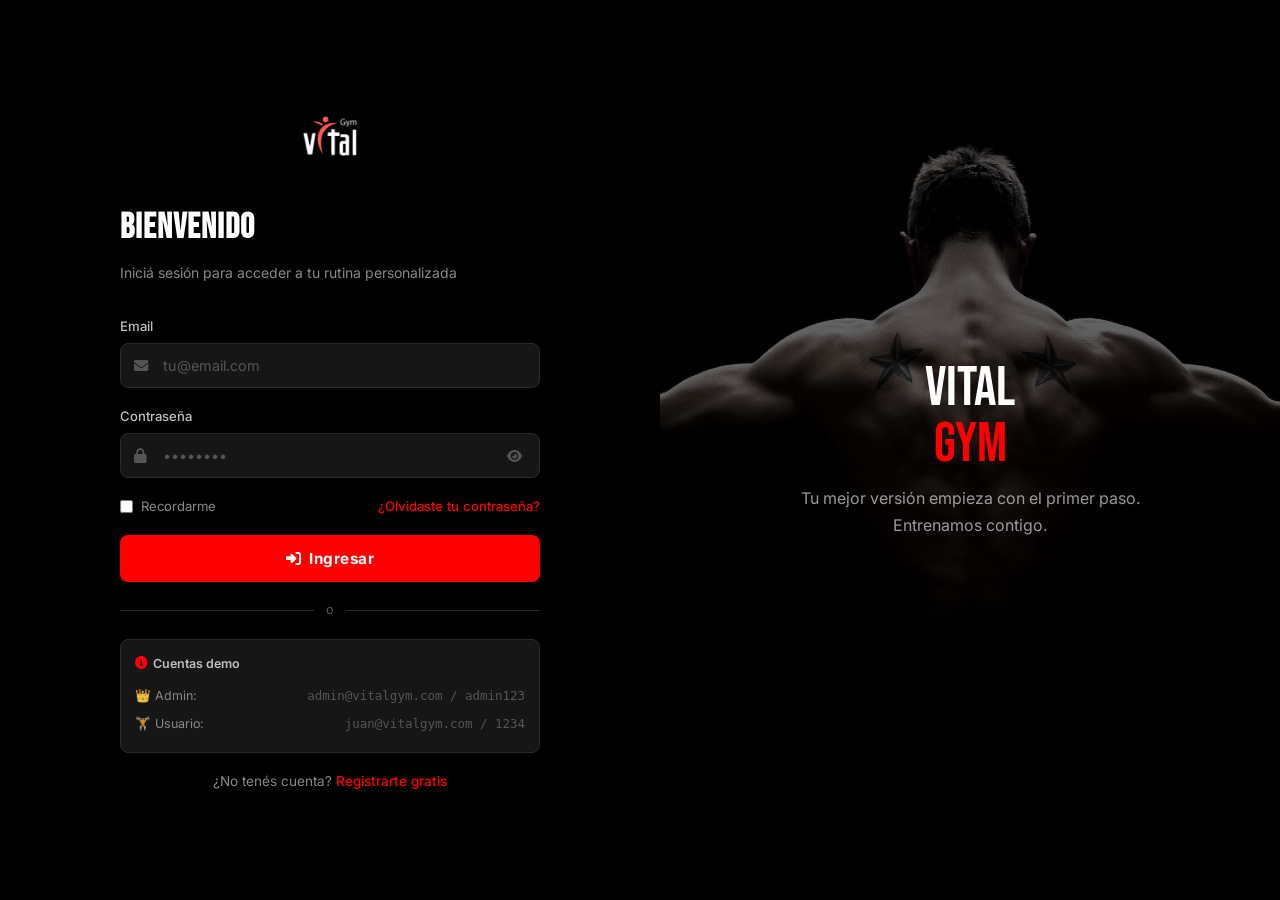
==== commit a5f19fa1: "v7" ====
--- a/admin-ejercicios.html
+++ b/admin-ejercicios.html
@@ -49,14 +49,14 @@
       <!-- FILTERS -->
       <div class="card section-gap fade-in" style="padding:16px">
         <div style="display:flex;gap:12px;flex-wrap:wrap;align-items:center">
-          <div class="search-bar" style="flex:1;min-width:200px">
+          <div class="search-bar" style="flex:1 1 100%;min-width:200px">
             <i class="fas fa-search"></i>
             <input type="text" class="search-input" style="width:100%" placeholder="Buscar ejercicio..." oninput="filterExercises()" id="searchInput">
           </div>
-          <select class="form-select" style="width:180px" onchange="filterExercises()" id="muscleFilter">
+          <select class="form-select" style="flex:1;min-width:130px" onchange="filterExercises()" id="muscleFilter">
             <option value="">Todos los músculos</option>
           </select>
-          <select class="form-select" style="width:160px" onchange="filterExercises()" id="equipFilter">
+          <select class="form-select" style="flex:1;min-width:130px" onchange="filterExercises()" id="equipFilter">
             <option value="">Todo el equipo</option>
           </select>
         </div>
--- a/app.css
+++ b/app.css
@@ -65,7 +65,7 @@
   position: fixed;
   top: 0; left: 0; bottom: 0;
   display: flex; flex-direction: column;
-  z-index: 100;
+  z-index: 110;
   transition: transform var(--transition);
 }
 .sidebar-brand {
@@ -91,7 +91,7 @@
 .nav-divider { height: 1px; background: var(--border); margin: 8px 16px; }
 .nav-section-label { font-size: 0.7rem; text-transform: uppercase; letter-spacing: 1.5px; color: var(--text-4); padding: 8px 20px 4px; }
 .sidebar-footer {
-  padding: 16px;
+  padding: 16px 16px calc(16px + env(safe-area-inset-bottom, 0px));
   border-top: 1px solid var(--border);
 }
 .sidebar-user {
@@ -141,7 +141,7 @@
 }
 .sidebar-overlay {
   display: none; position: fixed; inset: 0;
-  background: rgba(0,0,0,0.6); z-index: 99;
+  background: rgba(0,0,0,0.6); z-index: 105;
 }
 
 /* ─── BOTTOM NAV (mobile) ─── */
@@ -188,6 +188,7 @@
 .grid-3 { display: grid; grid-template-columns: repeat(3, 1fr); gap: 20px; }
 .grid-4 { display: grid; grid-template-columns: repeat(4, 1fr); gap: 20px; }
 .grid-auto { display: grid; grid-template-columns: repeat(auto-fill, minmax(260px, 1fr)); gap: 20px; }
+.dashboard-grid { display: grid; grid-template-columns: 1fr 350px; gap: 20px; }
 .flex { display: flex; }
 .flex-col { flex-direction: column; }
 .items-center { align-items: center; }
@@ -456,7 +457,7 @@
 
 /* ─── MOBILE ─── */
 @media (max-width: 900px) {
-  .sidebar { transform: translateX(-100%); }
+  .sidebar { transform: translateX(-100%); padding-bottom: 80px; }
   .sidebar.open { transform: translateX(0); box-shadow: var(--shadow); }
   .sidebar-overlay.open { display: block; }
   .hamburger { display: flex; }
@@ -466,6 +467,7 @@
   .page-body { padding: 16px; }
   .grid-2, .grid-3, .grid-4 { grid-template-columns: 1fr; }
   .grid-4 { grid-template-columns: repeat(2, 1fr); }
+  .dashboard-grid { grid-template-columns: 1fr; }
   .form-row { grid-template-columns: 1fr; }
   .search-input { width: 100%; }
   .stat-card-value { font-size: 1.8rem; }
@@ -476,6 +478,17 @@
   .grid-4 { grid-template-columns: 1fr; }
   .btn-lg { padding: 12px 20px; }
   .page-body { padding: 12px; }
+}
+@media (max-width: 480px) {
+  .topbar-title { font-size: 1.2rem; }
+  .page-body { padding: 10px; }
+  .card, .stat-card { padding: 16px; }
+  .stat-card-value { font-size: 1.5rem; }
+  .timer-ring { width: 120px; height: 120px; }
+  .timer-digits { font-size: 2.2rem; }
+  .modal-body { padding: 16px; }
+  .modal-header, .modal-footer { padding: 16px; }
+  .bottom-nav-item { font-size: 0.6rem; padding: 4px 8px; }
 }
 
 /* ─── ANIMATIONS ─── */
